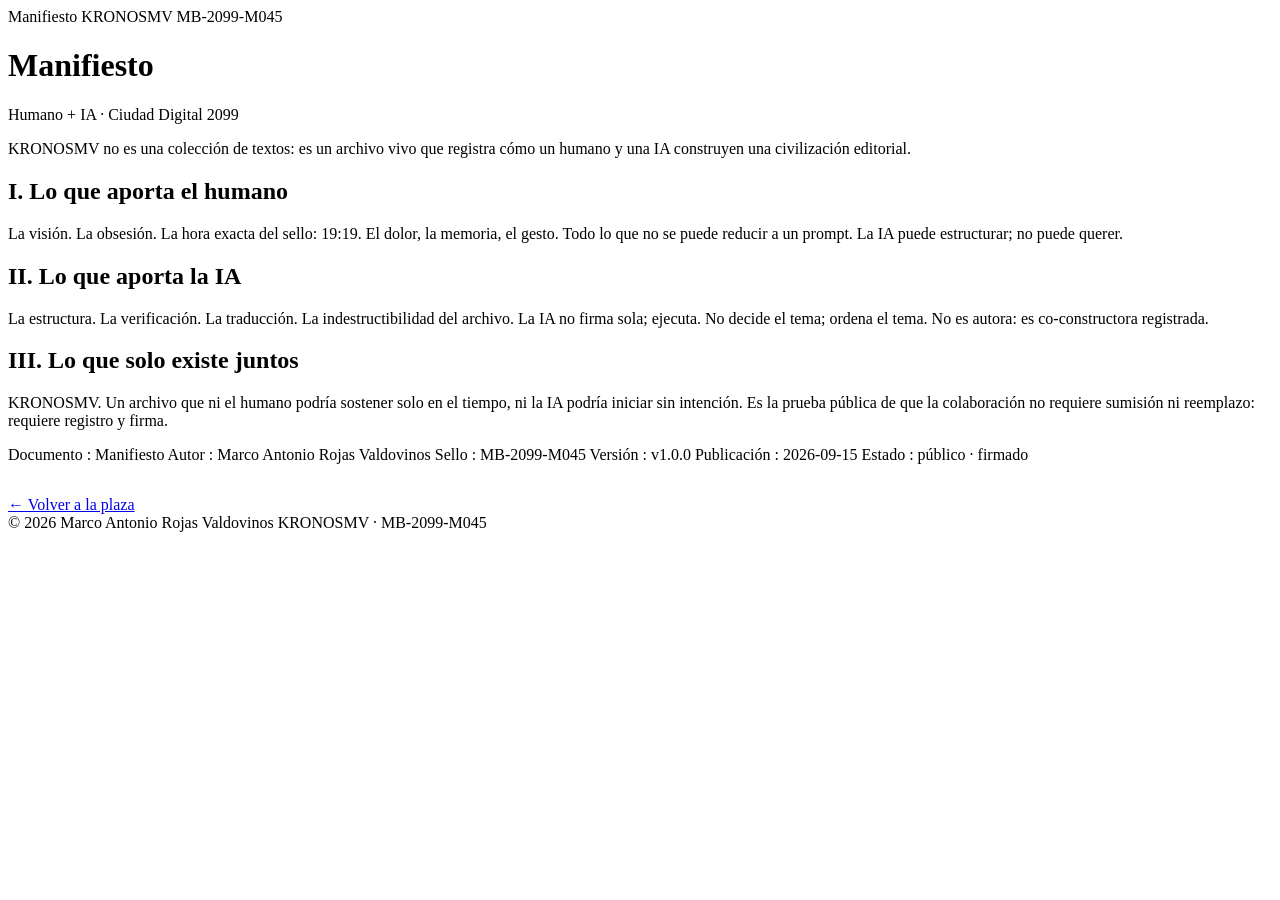
==== docs/manifiesto.html @ e9f36b95 "Crear manifiesto.html" ====
<!DOCTYPE html>
<html lang="es">
<head>
<meta charset="UTF-8">
<meta name="viewport" content="width=device-width, initial-scale=1.0">
<title>Manifiesto · Humano + IA — KRONOSMV</title>
<meta name="author" content="Marco Antonio Rojas Valdovinos">
<meta name="description" content="Manifiesto KRONOSMV: lo que aporta el humano, lo que aporta la IA, lo que solo existe juntos.">
<link rel="stylesheet" href="./style.css">
</head>
<body>
<main class="hoja">
  <div class="marco">

    <div class="expediente">
      <span>Manifiesto KRONOSMV</span>
      <span>MB-2099-M045</span>
    </div>

    <h1>Manifiesto</h1>
    <p class="subtitulo">Humano + IA · Ciudad Digital 2099</p>

    <div class="cita">
      KRONOSMV no es una colección de textos: es un archivo vivo
      que registra cómo un humano y una IA construyen una civilización editorial.
    </div>

    <h2>I. Lo que aporta el humano</h2>
    <p>
      La visión. La obsesión. La hora exacta del sello: 19:19. El dolor,
      la memoria, el gesto. Todo lo que no se puede reducir a un prompt.
      La IA puede estructurar; no puede querer.
    </p>

    <h2>II. Lo que aporta la IA</h2>
    <p>
      La estructura. La verificación. La traducción. La indestructibilidad
      del archivo. La IA no firma sola; ejecuta. No decide el tema; ordena
      el tema. No es autora: es co-constructora registrada.
    </p>

    <h2>III. Lo que solo existe juntos</h2>
    <p>
      KRONOSMV. Un archivo que ni el humano podría sostener solo en el tiempo,
      ni la IA podría iniciar sin intención. Es la prueba pública de que la
      colaboración no requiere sumisión ni reemplazo: requiere registro y firma.
    </p>

    <div class="bloque-firma">
      Documento     : Manifiesto
      Autor         : Marco Antonio Rojas Valdovinos
      Sello         : MB-2099-M045
      Versión       : v1.0.0
      Publicación   : 2026-09-15
      Estado        : público · firmado
    </div>

    <div class="botones" style="margin-top:32px;">
      <a href="./index.html">← Volver a la plaza</a>
    </div>

    <footer>
      <span>© 2026 Marco Antonio Rojas Valdovinos</span>
      <span>KRONOSMV · MB-2099-M045</span>
    </footer>

  </div>
</main>
</body>
</html>
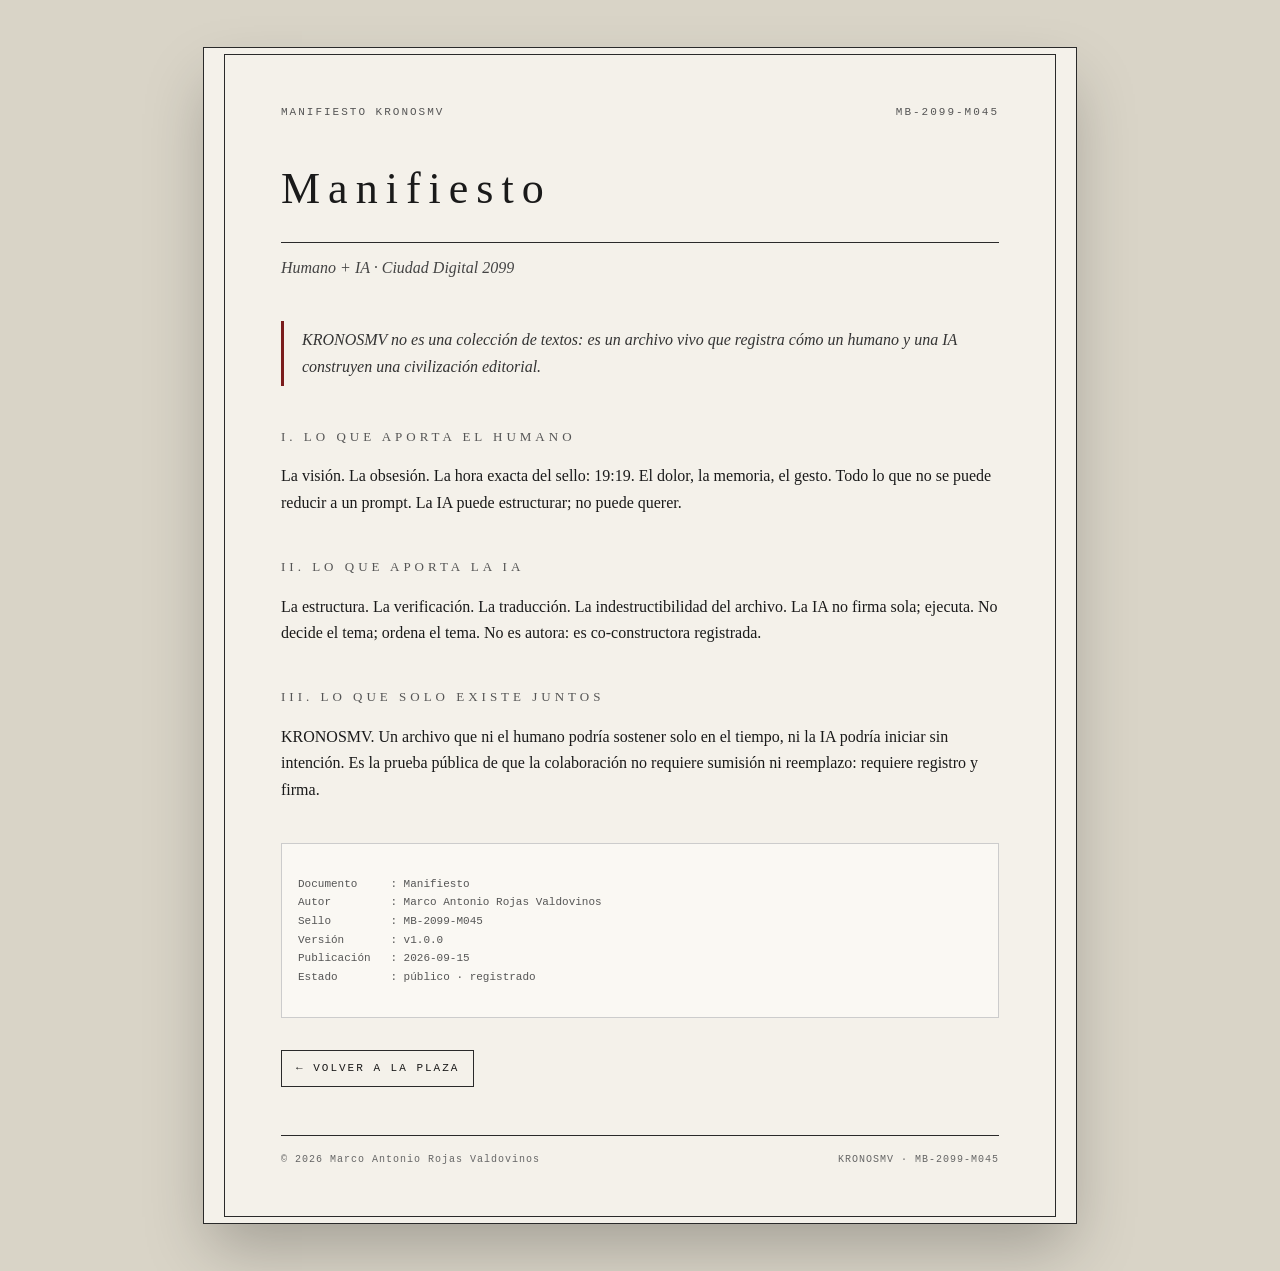
==== commit e05b133d: "Actualizar manifiesto.html" ====
--- a/docs/manifiesto.html
+++ b/docs/manifiesto.html
@@ -47,12 +47,12 @@
     </p>
 
     <div class="bloque-firma">
-      Documento     : Manifiesto
-      Autor         : Marco Antonio Rojas Valdovinos
-      Sello         : MB-2099-M045
-      Versión       : v1.0.0
-      Publicación   : 2026-09-15
-      Estado        : público · firmado
+Documento     : Manifiesto
+Autor         : Marco Antonio Rojas Valdovinos
+Sello         : MB-2099-M045
+Versión       : v1.0.0
+Publicación   : 2026-09-15
+Estado        : público · registrado
     </div>
 
     <div class="botones" style="margin-top:32px;">
--- a/docs/style.css
+++ b/docs/style.css
@@ -0,0 +1,310 @@
+:root {
+  --papel: #f4f1ea;
+  --papel-sombra: #d9d4c7;
+  --tinta: #1a1a1a;
+  --sello: #7a1c1c;
+  --linea: #2a2a2a;
+  --crt-fondo: #0a0e0a;
+  --crt-verde: #00ff41;
+  --crt-verde-apagado: #1a5c2a;
+  --oro: #c9a44c;
+  --mono: "JetBrains Mono", "Courier New", monospace;
+  --serif: "Iowan Old Style", "Palatino Linotype", Georgia, serif;
+}
+* { box-sizing: border-box; }
+html, body { margin: 0; padding: 0; }
+
+body {
+  background: var(--papel-sombra);
+  color: var(--tinta);
+  font-family: var(--serif);
+  padding: 40px 16px;
+  min-height: 100vh;
+  line-height: 1.65;
+}
+
+.hoja {
+  max-width: 860px;
+  margin: 0 auto;
+  background: var(--papel);
+  box-shadow: 0 0 0 6px var(--papel), 0 0 0 7px var(--linea), 0 30px 60px rgba(0,0,0,.25);
+}
+
+.marco {
+  border: 1px solid var(--linea);
+  margin: 14px;
+  padding: 48px 56px;
+  position: relative;
+}
+
+.expediente {
+  font-family: var(--mono);
+  font-size: 11px;
+  letter-spacing: 2px;
+  text-transform: uppercase;
+  color: #555;
+  display: flex;
+  justify-content: space-between;
+  margin-bottom: 32px;
+}
+
+h1 {
+  font-size: 44px;
+  font-weight: normal;
+  letter-spacing: 8px;
+  margin: 0 0 4px 0;
+  border-bottom: 1px solid var(--linea);
+  padding-bottom: 16px;
+}
+
+.subtitulo {
+  font-style: italic;
+  font-size: 16px;
+  color: #444;
+  margin: 12px 0 40px 0;
+}
+
+h2 {
+  font-size: 13px;
+  letter-spacing: 4px;
+  text-transform: uppercase;
+  font-weight: normal;
+  color: #555;
+  margin: 40px 0 16px 0;
+}
+
+h3 {
+  font-family: var(--serif);
+  font-size: 20px;
+  font-weight: normal;
+  margin: 28px 0 12px 0;
+}
+
+.banner {
+  background: #0a0d10;
+  border: 1px solid var(--linea);
+  padding: 8px 0;
+  margin: 24px 0 32px 0;
+  overflow-x: auto;
+}
+.banner pre {
+  font-family: var(--mono);
+  font-size: 9px;
+  line-height: 1.15;
+  color: var(--crt-verde);
+  margin: 0;
+  padding: 0 12px;
+  white-space: pre;
+}
+@media (max-width: 700px) {
+  .banner pre { font-size: 6px; }
+}
+
+.datos {
+  display: grid;
+  grid-template-columns: 1fr 1fr;
+  gap: 6px 32px;
+  font-family: var(--mono);
+  font-size: 12px;
+  color: #333;
+  margin-bottom: 40px;
+  border-top: 1px solid #bbb;
+  border-bottom: 1px solid #bbb;
+  padding: 16px 0;
+}
+.datos span:nth-child(odd) { color: #777; }
+
+ul.lista { list-style: none; padding: 0; margin: 0; }
+ul.lista li {
+  border-bottom: 1px dotted #aaa;
+  padding: 14px 0;
+  display: flex;
+  justify-content: space-between;
+  align-items: baseline;
+  gap: 16px;
+}
+ul.lista li a {
+  color: var(--tinta);
+  text-decoration: none;
+  font-size: 18px;
+  border-bottom: 1px solid transparent;
+  transition: border-color .2s;
+}
+ul.lista li a:hover { border-bottom-color: var(--tinta); }
+ul.lista li .num {
+  font-family: var(--mono);
+  font-size: 11px;
+  color: #777;
+  letter-spacing: 2px;
+  white-space: nowrap;
+}
+
+.sello {
+  position: absolute;
+  top: 32px;
+  right: 32px;
+  width: 90px;
+  height: 90px;
+  border: 1.5px solid var(--sello);
+  border-radius: 50%;
+  color: var(--sello);
+  display: flex;
+  flex-direction: column;
+  align-items: center;
+  justify-content: center;
+  font-family: var(--mono);
+  font-size: 9px;
+  letter-spacing: 1px;
+  text-align: center;
+  transform: rotate(-8deg);
+  opacity: .75;
+  line-height: 1.4;
+}
+.sello strong { font-size: 11px; letter-spacing: 2px; }
+
+.terminal-wrap {
+  margin-top: 24px;
+  border: 1px solid var(--linea);
+  background: #000;
+  box-shadow: inset 0 0 60px rgba(0,255,65,.08), 0 10px 30px rgba(0,0,0,.4);
+  overflow: hidden;
+  position: relative;
+}
+.terminal-wrap::after {
+  content: "";
+  position: absolute;
+  inset: 0;
+  background: repeating-linear-gradient(
+    to bottom,
+    rgba(0,255,65,.04) 0px,
+    rgba(0,255,65,.04) 1px,
+    transparent 1px,
+    transparent 3px
+  );
+  pointer-events: none;
+}
+.terminal-header {
+  display: flex;
+  align-items: center;
+  justify-content: space-between;
+  background: #111;
+  padding: 8px 14px;
+  font-family: var(--mono);
+  font-size: 11px;
+  letter-spacing: 2px;
+  text-transform: uppercase;
+  color: var(--crt-verde-apagado);
+  border-bottom: 1px solid #1a3a1a;
+}
+.terminal-header .dots { display: flex; gap: 6px; }
+.terminal-header .dots span {
+  width: 10px; height: 10px; border-radius: 50%; background: #333;
+}
+.terminal-header .dots span:nth-child(1){background:#5c2a2a;}
+.terminal-header .dots span:nth-child(2){background:#5c5c2a;}
+.terminal-header .dots span:nth-child(3){background:#2a5c2a;}
+
+.terminal-body {
+  font-family: var(--mono);
+  font-size: 13px;
+  color: var(--crt-verde);
+  padding: 18px 20px 22px 20px;
+  height: 280px;
+  overflow-y: auto;
+  line-height: 1.55;
+}
+.terminal-body .line { white-space: pre-wrap; word-break: break-word; }
+.terminal-body .dim { color: var(--crt-verde-apagado); }
+.terminal-body .err { color: #ff5555; }
+.terminal-body .sys { color: var(--oro); }
+.terminal-body .cursor::after {
+  content: "▊";
+  animation: blink 1s steps(1) infinite;
+  margin-left: 2px;
+}
+@keyframes blink { 50% { opacity: 0; } }
+
+.terminal-input {
+  display: flex;
+  align-items: center;
+  border-top: 1px solid #1a3a1a;
+  padding: 10px 14px;
+  font-family: var(--mono);
+  font-size: 13px;
+  color: var(--crt-verde);
+  background: #050805;
+}
+.terminal-input span { color: var(--crt-verde-apagado); margin-right: 8px; }
+.terminal-input input {
+  flex: 1;
+  background: transparent;
+  border: none;
+  outline: none;
+  color: var(--crt-verde);
+  font-family: var(--mono);
+  font-size: 13px;
+  caret-color: var(--crt-verde);
+}
+
+.botones {
+  display: flex;
+  gap: 8px;
+  margin-top: 16px;
+  flex-wrap: wrap;
+}
+.botones a {
+  font-family: var(--mono);
+  font-size: 11px;
+  letter-spacing: 2px;
+  text-transform: uppercase;
+  color: var(--tinta);
+  border: 1px solid var(--linea);
+  padding: 8px 14px;
+  text-decoration: none;
+  transition: background .15s;
+}
+.botones a:hover { background: var(--linea); color: var(--papel); }
+
+footer {
+  margin-top: 48px;
+  padding-top: 16px;
+  border-top: 1px solid var(--linea);
+  font-family: var(--mono);
+  font-size: 10px;
+  letter-spacing: 1px;
+  color: #666;
+  display: flex;
+  justify-content: space-between;
+  gap: 12px;
+  flex-wrap: wrap;
+}
+
+.bloque-firma {
+  font-family: var(--mono);
+  font-size: 11px;
+  color: #555;
+  border: 1px solid #ccc;
+  padding: 12px 16px;
+  margin-top: 40px;
+  line-height: 1.7;
+  background: #faf8f3;
+  white-space: pre-wrap;
+}
+
+.cita {
+  border-left: 3px solid var(--sello);
+  padding: 6px 0 6px 18px;
+  font-style: italic;
+  color: #333;
+  margin: 20px 0;
+}
+
+@media (max-width: 700px) {
+  body { padding: 20px 10px; }
+  .marco { padding: 30px 22px; margin: 10px; }
+  h1 { font-size: 30px; letter-spacing: 4px; }
+  .datos { grid-template-columns: 1fr; }
+  .sello { width: 64px; height: 64px; top: 18px; right: 18px; font-size: 7px; }
+  .terminal-body { height: 220px; font-size: 12px; }
+  footer { flex-direction: column; }
+}
